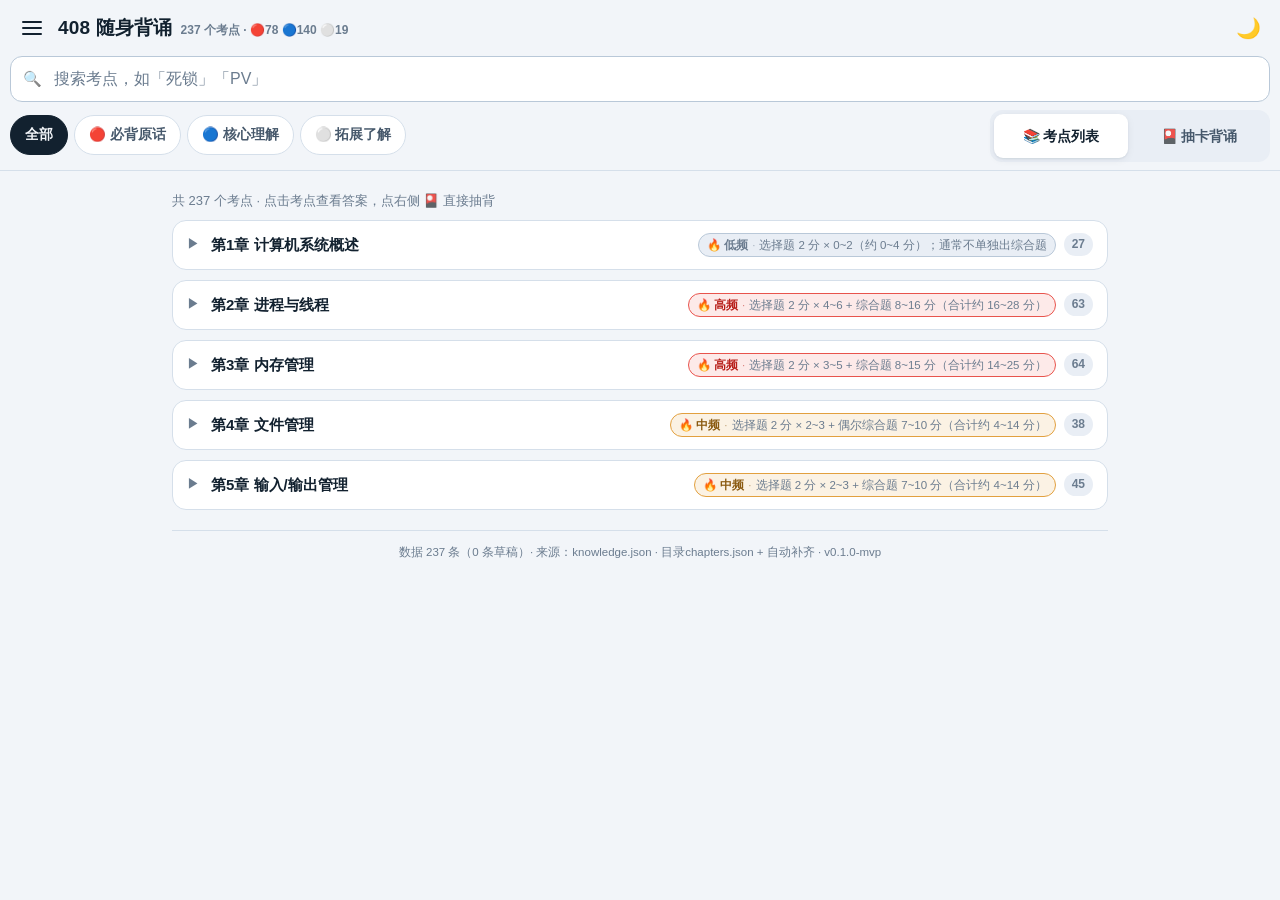
==== index.html @ e4f6f512 "Add files via upload" ====
<!DOCTYPE html>
<html lang="zh-CN" data-theme="light">
<head>
  <meta charset="UTF-8">
  <!-- 手机优先：视口 + 刘海屏安全区 -->
  <meta name="viewport" content="width=device-width, initial-scale=1, viewport-fit=cover">
  <title>408 随身背诵 · 操作系统</title>
  <meta name="description" content="408 操作系统考点随身背诵：抽屉目录 + 全局搜索 + 三级标签 + 抽卡翻转。">
  <meta name="theme-color" content="#f6f8fb">
  <meta name="mobile-web-app-capable" content="yes">
  <meta name="apple-mobile-web-app-capable" content="yes">
  <meta name="apple-mobile-web-app-status-bar-style" content="default">
  <meta name="apple-mobile-web-app-title" content="408背诵">
  <meta name="format-detection" content="telephone=no">
  <link rel="manifest" href="manifest.json">
  <link rel="icon" type="image/svg+xml" href="icon.svg">
  <link rel="apple-touch-icon" href="icons/icon-192.png">
  <link rel="stylesheet" href="style.css">
</head>
<body>
  <!-- 无障碍：跳转到主内容 -->
  <a class="skip-link" href="#main">跳到主内容</a>

  <!-- ===== 顶部栏（sticky，滚动时保持可见） ===== -->
  <header class="topbar" id="topbar">
    <div class="topbar__row">
      <button class="icon-btn" id="btn-menu" type="button"
              aria-label="打开目录" aria-controls="drawer" aria-expanded="false">
        <span class="hamburger" aria-hidden="true"></span>
      </button>
      <h1 class="brand">
        <span class="brand__title">408 随身背诵</span>
        <span class="brand__sub" id="brand-sub"></span>
      </h1>
      <button class="icon-btn" id="btn-theme" type="button" aria-label="切换深色/浅色主题">
        <span id="theme-icon" aria-hidden="true">🌙</span>
      </button>
    </div>

    <!-- 全局搜索 -->
    <div class="searchbar" role="search">
      <span class="searchbar__icon" aria-hidden="true">🔍</span>
      <input id="search" class="searchbar__input" type="search" inputmode="search"
             autocomplete="off" autocorrect="off" autocapitalize="off" spellcheck="false"
             placeholder="搜索考点，如「死锁」「PV」"
             aria-label="搜索考点" aria-controls="list">
      <button class="searchbar__clear" id="btn-clear" type="button" aria-label="清空搜索" hidden>✕</button>
    </div>

    <!-- 分级标签筛选 + 视图切换 -->
    <div class="toolbar">
      <div class="chips" id="level-chips" role="group" aria-label="按分级标签筛选">
        <button class="chip chip--all is-active" type="button" data-level="all">全部</button>
        <button class="chip chip--l1" type="button" data-level="l1">🔴 必背原话</button>
        <button class="chip chip--l2" type="button" data-level="l2">🔵 核心理解</button>
        <button class="chip chip--l3" type="button" data-level="l3">⚪ 拓展了解</button>
      </div>
      <div class="viewtabs" role="tablist" aria-label="视图切换">
        <button class="viewtab is-active" type="button" role="tab" id="tab-list"
                aria-selected="true" aria-controls="view-list" data-view="list">📚 考点列表</button>
        <button class="viewtab" type="button" role="tab" id="tab-card"
                aria-selected="false" aria-controls="view-card" data-view="card">🎴 抽卡背诵</button>
      </div>
    </div>
  </header>

  <!-- ===== 主区域 ===== -->
  <main class="main" id="main">
    <!-- 开屏骨架屏：首次进入先显示 2 秒，避免白屏闪烁（只有形状，不含任何知识正文） -->
    <div class="skeleton" id="skeleton" role="status" aria-label="正在加载考点">
      <div class="sk-panel">
        <div class="sk-bar sk-bar--title"></div>
        <div class="sk-row"><div class="sk-bar sk-bar--dot"></div><div class="sk-bar sk-bar--line"></div></div>
        <div class="sk-row"><div class="sk-bar sk-bar--dot"></div><div class="sk-bar sk-bar--line sk-bar--short"></div></div>
        <div class="sk-row"><div class="sk-bar sk-bar--dot"></div><div class="sk-bar sk-bar--line"></div></div>
      </div>
      <div class="sk-panel">
        <div class="sk-bar sk-bar--title"></div>
        <div class="sk-row"><div class="sk-bar sk-bar--dot"></div><div class="sk-bar sk-bar--line"></div></div>
        <div class="sk-row"><div class="sk-bar sk-bar--dot"></div><div class="sk-bar sk-bar--line sk-bar--short"></div></div>
      </div>
      <p class="skeleton__hint">正在读取知识点数据…</p>
    </div>

    <!-- 出错状态：标题固定，「真实原因」由 JS 写进 #state-error-msg -->
    <div class="state state--error" id="state-error" hidden role="alert">
      <p class="state__title" id="state-error-title">😵 数据加载失败</p>
      <p class="state__hint state__hint--strong" id="state-error-msg"></p>
      <p class="state__hint state__hint--minor" id="state-error-help"></p>
      <div class="state__actions">
        <button class="btn btn--primary" type="button" id="btn-retry">重新加载</button>
      </div>
    </div>

    <!-- 考点列表视图 -->
    <section class="view" id="view-list" role="tabpanel" aria-labelledby="tab-list">
      <div class="listhead">
        <p class="listhead__meta" id="list-meta"></p>
      </div>
      <div id="list"></div>
    </section>

    <!-- 抽卡背诵视图 -->
    <section class="view" id="view-card" role="tabpanel" aria-labelledby="tab-card" hidden>
      <!-- 抽背范围筛选 -->
      <div class="cardfilter">
        <label class="cardfilter__label" for="card-chapter">抽背范围</label>
        <select id="card-chapter" class="select">
          <option value="all">全部章节</option>
        </select>
      </div>

      <p class="cardmeta">
        <span id="card-pos" class="cardmeta__pos">- / -</span>
        <span id="card-scope" class="cardmeta__scope"></span>
      </p>

      <!-- 卡片：正面标题，背面答案（CSS 3D 翻转） -->
      <div class="cardstage">
        <div class="flipcard" id="flipcard" role="button" tabindex="0"
             aria-label="背诵卡片，点击翻转查看答案" aria-pressed="false">
          <div class="flipcard__inner">
            <div class="flipcard__face flipcard__face--front">
              <div class="flipcard__badges" id="card-badges-front"></div>
              <div class="flipcard__body">
                <p class="flipcard__prompt">考点</p>
                <h2 class="flipcard__title" id="card-title-front"></h2>
                <ul class="flipcard__kw" id="card-kw-front"></ul>
              </div>
              <p class="flipcard__hint">轻触卡片查看答案</p>
            </div>
            <div class="flipcard__face flipcard__face--back">
              <div class="flipcard__badges" id="card-badges-back"></div>
              <div class="flipcard__body flipcard__body--scroll">
                <h3 class="flipcard__title flipcard__title--small" id="card-title-back"></h3>
                <div class="flipcard__answer" id="card-answer"></div>
                <p class="flipcard__source" id="card-source"></p>
              </div>
              <p class="flipcard__hint">轻触卡片返回正面</p>
            </div>
          </div>
        </div>
      </div>

      <!-- 抽卡操作：上一张 / 显示答案 / 下一张 + 随机 -->
      <div class="cardctl">
        <div class="cardctl__row">
          <button class="btn btn--ghost" type="button" id="btn-prev">‹ 上一张</button>
          <button class="btn btn--primary" type="button" id="btn-flip">显示答案</button>
          <button class="btn btn--ghost" type="button" id="btn-next">下一张 ›</button>
        </div>
        <button class="btn btn--accent btn--block" type="button" id="btn-random">🎲 随机抽一张</button>
      </div>

      <!-- ===== 背诵记忆：轮次进度 + 三档自评 ===== -->
      <section class="drill" id="drill" aria-label="背诵进度与自评">
        <div class="drill__hud">
          <span class="drill__round" id="drill-round">第 1 轮</span>
          <span class="drill__stat" id="drill-stat">已过 0 / 0</span>
        </div>
        <div class="drill__rate" id="drill-rate" hidden>
          <button class="ratebtn ratebtn--known" type="button" data-grade="known">✅ 会了</button>
          <button class="ratebtn ratebtn--fuzzy" type="button" data-grade="fuzzy">🤔 模糊</button>
          <button class="ratebtn ratebtn--unknown" type="button" data-grade="unknown">❌ 忘了</button>
        </div>
        <p class="drill__tip" id="drill-tip">先点「显示答案」，看完再自评：会了 / 模糊 / 忘了</p>
      </section>

      <!-- ===== 一轮结束的结算面板 ===== -->
      <div class="settle" id="settle" hidden>
        <div class="settle__box" role="dialog" aria-modal="true" aria-labelledby="settle-title">
          <h3 class="settle__title" id="settle-title">第 <span id="settle-roundno">1</span> 轮完成 🎉</h3>
          <p class="settle__line" id="settle-line"></p>
          <p class="settle__hint" id="settle-hint"></p>
          <div class="settle__actions">
            <button class="btn btn--primary btn--block" type="button" id="btn-settle-again">只刷没掌握的 · 再来一轮</button>
            <button class="btn btn--ghost btn--block" type="button" id="btn-settle-all">全部重来</button>
            <button class="btn btn--ghost btn--block" type="button" id="btn-settle-close">先歇一会儿</button>
          </div>
        </div>
      </div>
    </section>

    <p class="footer" id="footer"></p>
  </main>

  <!-- ===== 抽屉目录：章 → 节 → 考点 ===== -->
  <div class="scrim" id="scrim" hidden></div>
  <aside class="drawer" id="drawer" aria-label="目录" aria-hidden="true">
    <div class="drawer__head">
      <p class="drawer__title">目录 · 王道操作系统</p>
      <button class="icon-btn" type="button" id="btn-drawer-close" aria-label="关闭目录">✕</button>
    </div>
    <div class="drawer__body" id="drawer-body"></div>
    <div class="drawer__foot">
      <p class="drawer__progress" id="drawer-progress"></p>
      <button class="btn btn--ghost btn--block" type="button" id="btn-expand-all">全部展开</button>
      <button class="btn btn--ghost btn--block" type="button" id="btn-collapse-all">全部折叠</button>
      <div class="drawer__io">
        <button class="btn btn--ghost" type="button" id="btn-export">⬇️ 导出记录</button>
        <button class="btn btn--ghost" type="button" id="btn-import">⬆️ 导入记录</button>
      </div>
      <input type="file" id="file-import" accept="application/json,.json" hidden>
    </div>
  </aside>

  <!-- 实时播报（搜索/翻卡结果，供读屏器播报） -->
  <div class="sr-only" id="live" aria-live="polite"></div>

  <noscript>
    <p style="padding:16px">本页面需要启用 JavaScript 才能渲染考点数据。</p>
  </noscript>

  <script src="app.js" defer></script>
</body>
</html>
---- style.css ----
/* =========================================================
   408 随身背诵 · style.css
   Mobile-First：先写 375px 手机布局，再用 @media (min-width:…) 增强桌面端
   规范：触控目标 ≥ 44px；无横向滚动；安全区 env(safe-area-inset-*)；
        深色 / 浅色双主题（户外可读优先，默认浅色高对比）
   ========================================================= */

/* ---------- 1. 设计令牌（颜色 / 尺寸） ---------- */
:root {
  /* 浅色主题：白底 + 深字，户外强光下可读 */
  --bg: #f2f5f9;
  --bg-elev: #ffffff;
  --bg-sunken: #e9eef5;
  --text: #12212f;
  --text-2: #46586b;
  --text-3: #6b7c8f;
  --border: #d5dfea;
  --border-strong: #b9c8d8;

  --brand: #1f6feb;
  --brand-ink: #ffffff;
  --accent: #f0672b;

  /* 三级标签配色（列表、卡片、筛选 chip 共用） */
  --l1-bg: #fde7e6;
  --l1-fg: #b81f1a;
  --l1-line: #e8544d;
  --l2-bg: #e3eefc;
  --l2-fg: #14509c;
  --l2-line: #2f7be4;
  --l3-bg: #e8ecf1;
  --l3-fg: #4b5a69;
  --l3-line: #8e9dac;

  --hl-bg: #ffe86b;
  --hl-fg: #3a2b00;
  --shadow-1: 0 1px 2px rgba(18, 33, 47, .08), 0 2px 8px rgba(18, 33, 47, .06);
  --shadow-2: 0 6px 24px rgba(18, 33, 47, .16);

  /* 触控与文本尺寸 */
  --touch: 44px;
  --tap: 44px;
  --radius: 14px;
  --radius-sm: 10px;
  --topbar-h: 0px; /* JS 实测顶部栏高度写入，用于锚点偏移 */
  --font: -apple-system, BlinkMacSystemFont, "Segoe UI", "PingFang SC",
          "Hiragino Sans GB", "Microsoft YaHei", "Noto Sans SC", sans-serif;
  --mono: ui-monospace, SFMono-Regular, Menlo, Consolas, "Cascadia Mono", monospace;

  --safe-t: env(safe-area-inset-top, 0px);
  --safe-r: env(safe-area-inset-right, 0px);
  --safe-b: env(safe-area-inset-bottom, 0px);
  --safe-l: env(safe-area-inset-left, 0px);

  /* 三档自评配色：底色不透明 + 文字高对比，保证任何主题下都 ≥4.5:1 */
  --rate-known-bg: #e3f6ec;
  --rate-known-fg: #14603f;
  --rate-known-line: #2f9e6b;
  --rate-fuzzy-bg: #fdf1d8;
  --rate-fuzzy-fg: #7a4c06;
  --rate-fuzzy-line: #d08a1e;
  --rate-unknown-bg: #fbe4e3;
  --rate-unknown-fg: #9b1c17;
  --rate-unknown-line: #d84a43;

  color-scheme: light;
}

/* 深色主题：夜间 / 省电 */
html[data-theme="dark"] {
  --bg: #0e141b;
  --bg-elev: #17202b;
  --bg-sunken: #101821;
  --text: #e8eef6;
  --text-2: #b3c1d1;
  --text-3: #8b9aab;
  --border: #26333f;
  --border-strong: #36475a;

  --brand: #4d9bff;
  --brand-ink: #07121f;
  --accent: #ff8a4c;

  --l1-bg: #4a1b1b;
  --l1-fg: #ffb3ae;
  --l1-line: #ff6b63;
  --l2-bg: #14304f;
  --l2-fg: #a9cdfd;
  --l2-line: #5aa2f5;
  --l3-bg: #26313d;
  --l3-fg: #c2ccd7;
  --l3-line: #8e9dac;

  --hl-bg: #ffd24a;
  --hl-fg: #201800;
  /* 暗色主题下三档自评：深底 + 亮字，实测 ≥7:1 */
  --rate-known-bg: #0f3527;
  --rate-known-fg: #8ff0bf;
  --rate-known-line: #2f9e6b;
  --rate-fuzzy-bg: #3a2a0c;
  --rate-fuzzy-fg: #ffd28a;
  --rate-fuzzy-line: #d08a1e;
  --rate-unknown-bg: #40191a;
  --rate-unknown-fg: #ffb0aa;
  --rate-unknown-line: #ff6b63;
  --shadow-1: 0 1px 2px rgba(0, 0, 0, .5);
  --shadow-2: 0 8px 28px rgba(0, 0, 0, .6);
  color-scheme: dark;
}

/* ---------- 2. 基础重置 ---------- */
*, *::before, *::after { box-sizing: border-box; }

html {
  -webkit-text-size-adjust: 100%;
  text-size-adjust: 100%;
  scroll-padding-top: calc(var(--topbar-h) + 8px);
}

body {
  margin: 0;
  min-height: 100dvh;
  background: var(--bg);
  color: var(--text);
  font-family: var(--font);
  font-size: 16px;
  line-height: 1.6;
  /* 防止任何元素撑出横向滚动 */
  overflow-x: hidden;
  -webkit-font-smoothing: antialiased;
  -webkit-tap-highlight-color: transparent;
  overscroll-behavior-y: contain;
}

h1, h2, h3, p, ul, ol { margin: 0; }
ul, ol { padding: 0; list-style: none; }
button { font: inherit; color: inherit; }
code { font-family: var(--mono); font-size: .92em; }

/* 焦点可见性（键盘用户） */
:focus-visible {
  outline: 3px solid var(--brand);
  outline-offset: 2px;
}

.sr-only {
  position: absolute; width: 1px; height: 1px;
  padding: 0; margin: -1px; overflow: hidden;
  clip: rect(0 0 0 0); clip-path: inset(50%); white-space: nowrap; border: 0;
}

.skip-link {
  position: absolute; left: 8px; top: -60px; z-index: 100;
  padding: 12px 16px; border-radius: var(--radius-sm);
  background: var(--brand); color: var(--brand-ink); text-decoration: none;
  transition: top .15s ease;
}
.skip-link:focus { top: calc(var(--safe-t) + 8px); }

/* ---------- 3. 顶部栏（sticky） ---------- */
.topbar {
  position: sticky;
  top: 0;
  z-index: 40;
  padding: calc(var(--safe-t) + 6px) calc(var(--safe-r) + 10px) 8px calc(var(--safe-l) + 10px);
  background: color-mix(in srgb, var(--bg) 88%, transparent);
  backdrop-filter: saturate(180%) blur(12px);
  -webkit-backdrop-filter: saturate(180%) blur(12px);
  border-bottom: 1px solid var(--border);
}
/* 不支持 color-mix 的旧浏览器回退为不透明背景 */
@supports not (background: color-mix(in srgb, red 50%, blue)) {
  .topbar { background: var(--bg); }
}

.topbar__row {
  display: flex;
  align-items: center;
  gap: 4px;
  min-height: var(--touch);
}

/* 通用图标按钮：始终 ≥ 44×44 */
.icon-btn {
  flex: 0 0 auto;
  width: var(--tap);
  height: var(--tap);
  min-width: var(--tap);
  min-height: var(--tap);
  display: inline-flex;
  align-items: center;
  justify-content: center;
  font-size: 20px;
  border: 0;
  border-radius: 12px;
  background: transparent;
  cursor: pointer;
  transition: background-color .15s ease;
}
.icon-btn:active { background: var(--bg-sunken); }

/* 汉堡图标（三条线） */
.hamburger,
.hamburger::before,
.hamburger::after {
  display: block;
  width: 20px;
  height: 2px;
  border-radius: 2px;
  background: var(--text);
  content: "";
  position: relative;
}
.hamburger::before { position: absolute; top: -6px; }
.hamburger::after  { position: absolute; top: 6px; }

.brand {
  flex: 1 1 auto;
  min-width: 0;
  display: flex;
  align-items: baseline;
  gap: 8px;
  overflow: hidden;
}
.brand__title {
  font-size: 17px;
  font-weight: 700;
  letter-spacing: .2px;
  white-space: nowrap;
}
.brand__sub {
  font-size: 12px;
  color: var(--text-3);
  white-space: nowrap;
  overflow: hidden;
  text-overflow: ellipsis;
}

/* 搜索框 */
.searchbar {
  position: relative;
  display: flex;
  align-items: center;
  margin-top: 6px;
  background: var(--bg-elev);
  border: 1.5px solid var(--border-strong);
  border-radius: 12px;
  transition: border-color .15s ease, box-shadow .15s ease;
}
.searchbar:focus-within {
  border-color: var(--brand);
  box-shadow: 0 0 0 3px color-mix(in srgb, var(--brand) 22%, transparent);
}
.searchbar__icon {
  padding: 0 4px 0 12px;
  font-size: 15px;
  opacity: .75;
}
.searchbar__input {
  flex: 1 1 auto;
  min-width: 0;
  height: var(--touch);
  padding: 0 8px;
  border: 0;
  background: transparent;
  color: var(--text);
  font-size: 16px; /* ≥16px 防止 iOS 聚焦时自动缩放 */
  outline: none;
}
.searchbar__input::placeholder { color: var(--text-3); }
.searchbar__input::-webkit-search-cancel-button { -webkit-appearance: none; }

.searchbar__clear {
  flex: 0 0 auto;
  width: var(--tap);
  height: var(--tap);
  border: 0;
  background: transparent;
  color: var(--text-3);
  font-size: 17px;
  cursor: pointer;
}

/* 分级筛选 + 视图切换 */
.toolbar {
  display: flex;
  flex-direction: column;
  gap: 6px;
  margin-top: 8px;
}

.chips {
  display: flex;
  gap: 6px;
  overflow-x: auto;
  scrollbar-width: none;
  -webkit-overflow-scrolling: touch;
  padding-bottom: 2px;
}
.chips::-webkit-scrollbar { display: none; }

.chip {
  flex: 0 0 auto;
  /* 触控目标 ≥ 44px（iOS HIG / 任务单硬性要求） */
  min-height: var(--tap);
  padding: 8px 14px;
  border: 1.5px solid var(--border);
  border-radius: 999px;
  background: var(--bg-elev);
  color: var(--text-2);
  font-size: 13.5px;
  font-weight: 600;
  white-space: nowrap;
  cursor: pointer;
  transition: background-color .15s ease, border-color .15s ease, color .15s ease;
}
.chip.is-active { color: var(--text); border-color: var(--text); }
.chip--all.is-active { background: var(--text); color: var(--bg); border-color: var(--text); }
.chip--l1.is-active { background: var(--l1-bg); color: var(--l1-fg); border-color: var(--l1-line); }
.chip--l2.is-active { background: var(--l2-bg); color: var(--l2-fg); border-color: var(--l2-line); }
.chip--l3.is-active { background: var(--l3-bg); color: var(--l3-fg); border-color: var(--l3-line); }

.viewtabs {
  display: grid;
  grid-template-columns: 1fr 1fr;
  gap: 4px;
  padding: 4px;
  background: var(--bg-sunken);
  border-radius: 12px;
}
.viewtab {
  min-height: var(--touch);
  border: 0;
  border-radius: 9px;
  background: transparent;
  color: var(--text-2);
  font-size: 14px;
  font-weight: 600;
  cursor: pointer;
  transition: background-color .15s ease, color .15s ease;
}
.viewtab.is-active {
  background: var(--bg-elev);
  color: var(--text);
  box-shadow: var(--shadow-1);
}

/* ---------- 4. 主区域 ---------- */
.main {
  width: 100%;
  max-width: 720px;
  margin: 0 auto;
  padding: 12px calc(var(--safe-r) + 12px) calc(var(--safe-b) + 32px) calc(var(--safe-l) + 12px);
}

/* 加载 / 错误状态 */
.state {
  display: flex;
  flex-direction: column;
  align-items: center;
  gap: 10px;
  padding: 48px 16px;
  color: var(--text-2);
  text-align: center;
}
.state__title { font-size: 17px; font-weight: 700; color: var(--text); }
.state__hint { font-size: 13.5px; color: var(--text-3); max-width: 34em; }
.state--error code {
  background: var(--bg-sunken);
  padding: 1px 5px;
  border-radius: 5px;
}

.spinner {
  width: 30px; height: 30px;
  border: 3px solid var(--border);
  border-top-color: var(--brand);
  border-radius: 50%;
  animation: spin .8s linear infinite;
}
@keyframes spin { to { transform: rotate(360deg); } }
@media (prefers-reduced-motion: reduce) {
  .spinner { animation: none; }
}

/* ---------- 5. 考点列表 ---------- */
.listhead { margin-bottom: 8px; }
.listhead__meta {
  font-size: 13px;
  color: var(--text-3);
}

/* 章 / 节 折叠面板 */
.panel {
  margin-bottom: 10px;
  border: 1px solid var(--border);
  border-radius: var(--radius);
  background: var(--bg-elev);
  overflow: hidden;
}

.panel__toggle {
  display: flex;
  align-items: center;
  /* 章名 + 考向徽章 + 计数在 375px 下会超行 → 允许换行，计数用 margin-left:auto 保持靠右 */
  flex-wrap: wrap;
  gap: 8px;
  width: 100%;
  min-height: calc(var(--touch) + 4px);
  padding: 10px 14px;
  border: 0;
  background: transparent;
  text-align: left;
  cursor: pointer;
  font-size: 15px;
  font-weight: 700;
  color: var(--text);
}
.panel__toggle:active { background: var(--bg-sunken); }

.panel__caret {
  flex: 0 0 auto;
  width: 16px;
  color: var(--text-3);
  font-size: 12px;
  transition: transform .2s ease;
}
.panel__toggle[aria-expanded="true"] .panel__caret { transform: rotate(90deg); }

.panel__name { flex: 1 1 auto; min-width: 0; }
.panel__count {
  flex: 0 0 auto;
  margin-left: auto;   /* 换行后依然贴右 */
  font-size: 12px;
  font-weight: 600;
  color: var(--text-3);
  background: var(--bg-sunken);
  border-radius: 999px;
  padding: 2px 8px;
}

.panel__items {
  border-top: 1px solid var(--border);
}
.panel__items[hidden] { display: none; }

/* 二级：节标题 */
.sec__label {
  position: sticky;
  top: 0;
  z-index: 1;
  padding: 7px 14px;
  font-size: 12.5px;
  font-weight: 700;
  letter-spacing: .3px;
  color: var(--text-3);
  background: var(--bg-sunken);
}

/* 考点行 */
.topic {
  display: block;
  border-top: 1px solid var(--border);
  scroll-margin-top: calc(var(--topbar-h) + 60px);
}
.sec__label + .topic { border-top: 0; }

.topic__head {
  display: flex;
  align-items: stretch;
}
.topic__jump {
  flex: 1 1 auto;
  min-width: 0;
  display: flex;
  flex-direction: column;
  gap: 4px;
  padding: 11px 8px 11px 14px;
  border: 0;
  background: transparent;
  text-align: left;
  cursor: pointer;
}
.topic__jump:active { background: var(--bg-sunken); }
.topic__title {
  font-size: 15px;
  font-weight: 600;
  line-height: 1.45;
  color: var(--text);
  overflow-wrap: anywhere;
}
.topic__path {
  font-size: 11.5px;
  color: var(--text-3);
}

/* 右侧「背诵」快捷按钮 */
.topic__drill {
  flex: 0 0 auto;
  width: var(--tap);
  margin: 4px 4px 4px 0;
  border: 0;
  border-radius: var(--radius-sm);
  background: transparent;
  color: var(--text-3);
  font-size: 17px;
  cursor: pointer;
}
.topic__drill:active { background: var(--bg-sunken); }

/* 列表内展开的答案 */
.topic__answer {
  padding: 0 14px 14px;
  font-size: 14.5px;
  color: var(--text-2);
  white-space: pre-wrap;
  overflow-wrap: anywhere;
  border-left: 3px solid var(--border);
  margin: 0 14px 12px;
  padding-left: 10px;
}
.topic.is-open > .topic__answer { display: block; }
.topic__source {
  display: block;
  margin-top: 8px;
  font-size: 11.5px;
  color: var(--text-3);
}
.topic.is-open .topic__jump { background: var(--bg-sunken); }

/* 搜索命中高亮 */
mark.hl {
  background: var(--hl-bg);
  color: var(--hl-fg);
  border-radius: 3px;
  padding: 0 1px;
}

/* 空结果提示 */
.empty {
  padding: 40px 16px;
  text-align: center;
  color: var(--text-2);
}
.empty__title { font-size: 16px; font-weight: 700; margin-bottom: 6px; }
.empty__hint { font-size: 13.5px; color: var(--text-3); }
.empty__q {
  display: inline-block;
  max-width: 100%;
  margin: 0 2px;
  padding: 0 6px;
  border-radius: 5px;
  background: var(--bg-sunken);
  color: var(--text);
  overflow-wrap: anywhere;
}

/* ---------- 6. 分级标签 ---------- */
.lvl {
  display: inline-flex;
  align-items: center;
  gap: 3px;
  padding: 2px 8px;
  border-radius: 999px;
  border: 1px solid transparent;
  font-size: 11.5px;
  font-weight: 700;
  line-height: 1.6;
  white-space: nowrap;
}
.lvl--l1 { background: var(--l1-bg); color: var(--l1-fg); border-color: var(--l1-line); }
.lvl--l2 { background: var(--l2-bg); color: var(--l2-fg); border-color: var(--l2-line); }
.lvl--l3 { background: var(--l3-bg); color: var(--l3-fg); border-color: var(--l3-line); }

/* 列表行左侧色条：一眼看出分级 */
.topic--l1 { box-shadow: inset 3px 0 0 var(--l1-line); }
.topic--l2 { box-shadow: inset 3px 0 0 var(--l2-line); }
.topic--l3 { box-shadow: inset 3px 0 0 var(--l3-line); }
.topic.is-open.topic--l1 > .topic__answer { border-left-color: var(--l1-line); }
.topic.is-open.topic--l2 > .topic__answer { border-left-color: var(--l2-line); }
.topic.is-open.topic--l3 > .topic__answer { border-left-color: var(--l3-line); }

/* ---------- 7. 抽卡背诵 ---------- */
.cardfilter {
  display: flex;
  align-items: center;
  gap: 10px;
  margin-bottom: 10px;
}
.cardfilter__label {
  flex: 0 0 auto;
  font-size: 13px;
  font-weight: 600;
  color: var(--text-3);
}
.select {
  flex: 1 1 auto;
  min-width: 0;
  min-height: var(--touch);
  padding: 8px 10px;
  border: 1.5px solid var(--border-strong);
  border-radius: 12px;
  background: var(--bg-elev);
  color: var(--text);
  font-size: 15px;
  appearance: none;
  background-image: linear-gradient(45deg, transparent 50%, var(--text-3) 50%),
                    linear-gradient(135deg, var(--text-3) 50%, transparent 50%);
  background-position: calc(100% - 18px) 50%, calc(100% - 12px) 50%;
  background-size: 6px 6px, 6px 6px;
  background-repeat: no-repeat;
  padding-right: 34px;
  cursor: pointer;
}

.cardmeta {
  display: flex;
  align-items: baseline;
  justify-content: space-between;
  gap: 8px;
  margin-bottom: 8px;
  font-size: 13px;
  color: var(--text-3);
}
.cardmeta__pos { font-weight: 700; color: var(--text); font-variant-numeric: tabular-nums; }
.cardmeta__scope {
  min-width: 0;
  overflow: hidden;
  text-overflow: ellipsis;
  white-space: nowrap;
  text-align: right;
}

/* 3D 舞台 */
.cardstage {
  perspective: 1400px;
}
.flipcard {
  position: relative;
  width: 100%;
  /* 手机高度自适应，保底可用 */
  height: clamp(340px, 56vh, 520px);
  cursor: pointer;
  touch-action: manipulation;
  transition: height .2s ease;
}
.flipcard__inner {
  position: relative;
  width: 100%;
  height: 100%;
  transform-style: preserve-3d;
  transition: transform .55s cubic-bezier(.2, .7, .2, 1);
}
/* 翻转：由 JS 切换 is-flipped */
.flipcard.is-flipped .flipcard__inner { transform: rotateY(180deg); }

.flipcard__face {
  position: absolute;
  inset: 0;
  display: flex;
  flex-direction: column;
  padding: 14px;
  border: 1px solid var(--border);
  border-radius: 18px;
  background: var(--bg-elev);
  box-shadow: var(--shadow-1);
  backface-visibility: hidden;
  -webkit-backface-visibility: hidden;
  overflow: hidden;
}
.flipcard__face--back {
  transform: rotateY(180deg);
  /* 背面底色略作区分，深色下依然高对比 */
  background: color-mix(in srgb, var(--bg-elev) 94%, var(--brand));
}
@supports not (background: color-mix(in srgb, red 50%, blue)) {
  .flipcard__face--back { background: var(--bg-elev); }
}

.flipcard__badges {
  flex: 0 0 auto;
  display: flex;
  flex-wrap: wrap;
  gap: 6px;
  margin-bottom: 10px;
}
.flipcard__badge {
  font-size: 11.5px;
  color: var(--text-2);
  background: var(--bg-sunken);
  border-radius: 999px;
  padding: 2px 9px;
  overflow-wrap: anywhere;
}
.flipcard__badge--draft {
  color: var(--accent);
  border: 1px dashed var(--accent);
  background: transparent;
}

.flipcard__body {
  flex: 1 1 auto;
  min-height: 0;
  display: flex;
  flex-direction: column;
  justify-content: center;
  gap: 10px;
  /* 正面标题过长时允许滚动 */
  overflow-y: auto;
  -webkit-overflow-scrolling: touch;
}
.flipcard__body--scroll { justify-content: flex-start; }

.flipcard__prompt {
  font-size: 12px;
  font-weight: 700;
  letter-spacing: 2px;
  color: var(--text-3);
}
.flipcard__title {
  font-size: clamp(19px, 5.4vw, 26px);
  line-height: 1.4;
  font-weight: 800;
  color: var(--text);
  overflow-wrap: anywhere;
}
.flipcard__title--small {
  font-size: clamp(15px, 4vw, 18px);
  font-weight: 700;
  padding-bottom: 8px;
  border-bottom: 1px dashed var(--border-strong);
}

.flipcard__kw {
  display: flex;
  flex-wrap: wrap;
  gap: 6px;
}
.flipcard__kw li {
  font-size: 12px;
  padding: 3px 9px;
  border-radius: 999px;
  background: var(--bg-sunken);
  color: var(--text-2);
}

.flipcard__answer {
  font-size: 15px;
  line-height: 1.75;
  color: var(--text);
  white-space: pre-wrap;
  overflow-wrap: anywhere;
}
/* 答案里的 **重点** 由 app.js 的 richText() 转成 <strong> */
.flipcard__answer strong {
  font-weight: 800;
  color: var(--text);
  background: linear-gradient(transparent 62%, var(--hl-bg) 62%, var(--hl-bg) 92%, transparent 92%);
}
.flipcard__source {
  margin-top: 10px;
  font-size: 11.5px;
  color: var(--text-3);
}

.flipcard__hint {
  flex: 0 0 auto;
  padding-top: 8px;
  text-align: center;
  font-size: 12px;
  color: var(--text-3);
}

/* 卡面切换时的轻微抬起反馈 */
.flipcard:active .flipcard__inner { transform: scale(.995); }
.flipcard.is-flipped:active .flipcard__inner { transform: rotateY(180deg) scale(.995); }

@media (prefers-reduced-motion: reduce) {
  .flipcard__inner { transition: none; }
}

/* 低端设备降级：不用 3D 旋转，改为淡入淡出（由 app.js 视设备性能加 .no-flip） */
html.no-flip .flipcard { perspective: none; }
html.no-flip .flipcard__inner { transform: none !important; transform-style: flat; }
html.no-flip .flipcard__face {
  backface-visibility: visible;
  -webkit-backface-visibility: visible;
  transition: opacity .2s ease;
}
html.no-flip .flipcard__face--back { transform: none; opacity: 0; }
html.no-flip .flipcard.is-flipped .flipcard__face--front { opacity: 0; }
html.no-flip .flipcard.is-flipped .flipcard__face--back { opacity: 1; }
html.no-flip .flipcard:active .flipcard__inner,
html.no-flip .flipcard.is-flipped:active .flipcard__inner { transform: none !important; }

/* 抽卡按钮区 */
.cardctl {
  margin-top: 14px;
  display: flex;
  flex-direction: column;
  gap: 8px;
}
.cardctl__row {
  display: grid;
  grid-template-columns: 1fr 1fr 1fr;
  gap: 8px;
}

.btn {
  min-height: var(--touch);
  min-width: var(--tap);
  padding: 10px 14px;
  border-radius: 12px;
  border: 1.5px solid var(--border-strong);
  background: var(--bg-elev);
  color: var(--text);
  font-size: 15px;
  font-weight: 600;
  cursor: pointer;
  transition: background-color .15s ease, border-color .15s ease, transform .08s ease;
  touch-action: manipulation;
}
.btn:active { transform: translateY(1px); }
.btn:disabled,
.btn[aria-disabled="true"] {
  opacity: .45;
  cursor: not-allowed;
  transform: none;
}
.btn--primary {
  background: var(--brand);
  border-color: var(--brand);
  color: var(--brand-ink);
}
.btn--accent {
  background: var(--accent);
  border-color: var(--accent);
  color: #fff;
}
html[data-theme="dark"] .btn--accent { color: #1a0d05; }
.btn--ghost { background: var(--bg-elev); }
.btn--block { width: 100%; }

/* ---------- 8. 抽屉目录 ---------- */
.scrim {
  position: fixed;
  inset: 0;
  z-index: 50;
  background: rgba(6, 12, 20, .48);
  opacity: 0;
  transition: opacity .25s ease;
}
.scrim.is-shown { opacity: 1; }

.drawer {
  position: fixed;
  top: 0;
  left: 0;
  z-index: 60;
  display: flex;
  flex-direction: column;
  width: min(86vw, 360px);
  height: 100dvh;
  padding-top: var(--safe-t);
  background: var(--bg-elev);
  border-right: 1px solid var(--border);
  box-shadow: var(--shadow-2);
  transform: translateX(-102%);
  transition: transform .28s cubic-bezier(.2, .7, .2, 1);
  visibility: hidden;
}
.drawer.is-open { transform: translateX(0); visibility: visible; }

.drawer__head {
  flex: 0 0 auto;
  display: flex;
  align-items: center;
  justify-content: space-between;
  gap: 8px;
  padding: 8px 8px 8px calc(var(--safe-l) + 14px);
  border-bottom: 1px solid var(--border);
}
.drawer__title {
  font-size: 15px;
  font-weight: 700;
  min-width: 0;
  overflow: hidden;
  text-overflow: ellipsis;
  white-space: nowrap;
}

.drawer__body {
  flex: 1 1 auto;
  overflow-y: auto;
  -webkit-overflow-scrolling: touch;
  padding: 8px calc(var(--safe-r) + 8px) 12px calc(var(--safe-l) + 8px);
  overscroll-behavior: contain;
}

.drawer__foot {
  flex: 0 0 auto;
  display: grid;
  grid-template-columns: 1fr 1fr;
  gap: 8px;
  padding: 8px calc(var(--safe-r) + 10px) calc(var(--safe-b) + 10px) calc(var(--safe-l) + 10px);
  border-top: 1px solid var(--border);
}
.drawer__foot .btn { font-size: 14px; padding: 8px 10px; }

/* 抽屉内三级树 */
.tree__group { margin-bottom: 2px; }

.tree__chapter,
.tree__section {
  display: flex;
  align-items: center;
  flex-wrap: wrap;      /* 节名 + 考向徽章 + 掌握度 可能超行 */
  gap: 6px;
  width: 100%;
  min-height: var(--touch);
  padding: 6px 8px;
  border: 0;
  border-radius: var(--radius-sm);
  background: transparent;
  text-align: left;
  cursor: pointer;
  color: var(--text);
}
.tree__chapter {
  font-size: 14.5px;
  font-weight: 700;
}
.tree__section {
  padding-left: 22px;
  font-size: 13.5px;
  font-weight: 600;
  color: var(--text-2);
}
.tree__chapter:active,
.tree__section:active,
.tree__topic:active { background: var(--bg-sunken); }

.tree__caret {
  flex: 0 0 auto;
  width: 14px;
  font-size: 11px;
  color: var(--text-3);
  transition: transform .2s ease;
}
.tree__chapter[aria-expanded="true"] > .tree__caret,
.tree__section[aria-expanded="true"] > .tree__caret { transform: rotate(90deg); }

.tree__name { flex: 1 1 auto; min-width: 0; }

.tree__children { overflow: hidden; }
.tree__children[hidden] { display: none; }

.tree__topics { padding-left: 12px; }

.tree__topic {
  display: flex;
  align-items: center;
  gap: 6px;
  width: 100%;
  min-height: var(--touch);
  padding: 6px 8px;
  border: 0;
  border-radius: var(--radius-sm);
  background: transparent;
  text-align: left;
  cursor: pointer;
  color: var(--text-2);
  font-size: 13.5px;
  line-height: 1.4;
}
.tree__topic .lvl {
  flex: 0 0 auto;
  padding: 0 6px;
  font-size: 10.5px;
  border-radius: 6px;
}
.tree__topic-name {
  flex: 1 1 auto;
  min-width: 0;
  overflow: hidden;
  text-overflow: ellipsis;
  display: -webkit-box;
  -webkit-line-clamp: 2;
  -webkit-box-orient: vertical;
  overflow-wrap: anywhere;
}
.tree__topic:hover,
.tree__topic.is-current { background: var(--bg-sunken); color: var(--text); }

/* ---------- 9. 页脚 ---------- */
.footer {
  margin-top: 20px;
  padding-top: 12px;
  border-top: 1px solid var(--border);
  font-size: 11.5px;
  line-height: 1.7;
  color: var(--text-3);
  text-align: center;
  overflow-wrap: anywhere;
}

/* ---------- 10. 平板 / 桌面增强（Mobile-First 之上叠加） ---------- */
@media (min-width: 768px) {
  .brand__title { font-size: 19px; }
  .toolbar {
    flex-direction: row;
    align-items: center;
    justify-content: space-between;
  }
  .chips { flex: 1 1 auto; flex-wrap: wrap; overflow: visible; }
  .viewtabs { flex: 0 0 auto; width: 280px; }

  .main {
    max-width: 860px;
    padding-top: 20px;
    padding-bottom: 48px;
  }

  /* 桌面端卡片不拉伸变形：限宽居中 */
  #view-card { max-width: 620px; margin: 0 auto; }
  .flipcard { height: clamp(360px, 50vh, 480px); }
  .flipcard__title { font-size: 26px; }
  .flipcard__answer { font-size: 15.5px; }
  .flipcard__face { padding: 20px; }

  .cardctl__row { grid-template-columns: 1fr 1.4fr 1fr; }
}

@media (min-width: 1100px) {
  .main { max-width: 960px; }
  .chip { min-height: 34px; }
}

/* 横屏矮屏：卡片降低高度 */
@media (max-height: 480px) and (orientation: landscape) {
  .flipcard { height: 300px; }
  .topbar__row { min-height: 40px; }
}

/* 打印：去掉交互 chrome，便于导出纸质背诵单 */
@media print {
  .topbar, .drawer, .scrim, .cardctl, .viewtabs, .chips, .skip-link { display: none !important; }
  body { background: #fff; color: #000; }
  .panel, .flipcard__face { box-shadow: none; border-color: #999; }
}

/* =========================================================
   背诵记忆系统（会了 / 模糊 / 忘了 + 轮次 + 结算）
   ========================================================= */
.drill {
  margin: 14px 0 8px;
  padding: 12px 14px;
  border: 1px solid var(--border);
  border-radius: var(--radius);
  background: var(--bg-elev);
  box-shadow: var(--shadow-1);
}
.drill__hud {
  display: flex;
  align-items: center;
  justify-content: space-between;
  gap: 10px;
  font-size: 13px;
  color: var(--text-2);
}
.drill__round {
  font-weight: 700;
  color: var(--brand);
  padding: 3px 10px;
  border-radius: 999px;
  background: color-mix(in srgb, var(--brand) 12%, transparent);
}
.drill__stat { font-variant-numeric: tabular-nums; }
.drill__rate {
  display: grid;
  grid-template-columns: repeat(3, 1fr);
  gap: 8px;
  margin-top: 10px;
}
.ratebtn {
  min-height: var(--tap);
  padding: 10px 6px;
  border-radius: var(--radius-sm);
  border: 1px solid var(--border-strong);
  background: var(--bg-sunken);
  color: var(--text);
  font-size: 15px;
  font-weight: 700;
  cursor: pointer;
  transition: transform .12s ease, filter .12s ease;
}
.ratebtn:active { transform: scale(.97); }
/* 三档配色：底色走不透明色，文字用高对比色，保证暗色主题也 ≥4.5:1 */
.ratebtn--known {
  border-color: var(--rate-known-line);
  background: var(--rate-known-bg);
  color: var(--rate-known-fg);
}
.ratebtn--fuzzy {
  border-color: var(--rate-fuzzy-line);
  background: var(--rate-fuzzy-bg);
  color: var(--rate-fuzzy-fg);
}
.ratebtn--unknown {
  border-color: var(--rate-unknown-line);
  background: var(--rate-unknown-bg);
  color: var(--rate-unknown-fg);
}
.ratebtn:disabled { opacity: .45; cursor: not-allowed; }
.drill__tip {
  margin: 8px 0 0;
  font-size: 12px;
  color: var(--text-3);
  text-align: center;
}

/* 结算面板 */
.settle {
  position: fixed;
  inset: 0;
  z-index: 60;
  display: grid;
  place-items: center;
  padding: 20px;
  background: rgba(8, 14, 20, .55);
  backdrop-filter: blur(2px);
}
.settle[hidden] { display: none; }
.settle__box {
  width: min(420px, 100%);
  padding: 20px 18px;
  border-radius: var(--radius);
  background: var(--bg-elev);
  box-shadow: var(--shadow-2);
  border: 1px solid var(--border);
}
.settle__title { margin: 0 0 10px; font-size: 18px; color: var(--text); }
.settle__line { margin: 0 0 6px; font-size: 14px; color: var(--text-2); line-height: 1.7; }
.settle__hint { margin: 0 0 14px; font-size: 12px; color: var(--text-3); }
.settle__actions { display: grid; gap: 8px; }

/* 抽屉：掌握进度与导入导出 */
.drawer__progress {
  margin: 0 0 8px;
  font-size: 12px;
  color: var(--text-2);
  text-align: center;
}
.drawer__io { display: grid; grid-template-columns: 1fr 1fr; gap: 8px; margin-top: 8px; }

/* 列表 / 抽屉里的掌握标记 */
.mastery {
  font-size: 11px;
  font-variant-numeric: tabular-nums;
  padding: 1px 7px;
  border-radius: 999px;
  background: var(--bg-sunken);
  color: var(--text-3);
  white-space: nowrap;
}
.mastery--full { background: rgba(67, 181, 129, .18); color: #2f7d5b; }

/* 单文件版（file://）提示条 */
[data-standalone="true"] .drill__tip::after {
  content: " · 单文件版与网页版的学习记录互不相通";
  color: var(--text-3);
}

/* ---------- 11. 章节考向与分值徽章（exam_trend.json，可选） ----------
   数据是**区间估计**，不是官方分值：文案只显示 weight + scoreRange，
   详细说明（years / focus / 依据）放在 title 里，长按或悬停可见。
   没有 trend 数据时这些元素根本不会出现在 DOM 里。 */
.trend {
  display: inline-flex;
  align-items: center;
  gap: 4px;
  flex: 0 0 auto;
  max-width: 100%;
  padding: 2px 8px;
  border-radius: 999px;
  border: 1px solid var(--border);
  background: var(--bg-sunken);
  color: var(--text-2);
  font-size: 11.5px;
  font-weight: 600;
  line-height: 1.6;
  white-space: nowrap;
  overflow: hidden;
  text-overflow: ellipsis;
  cursor: help;   /* 提示可以长按看说明 */
}
.trend__dot { opacity: .5; font-weight: 400; }
.trend__s {
  font-weight: 500;
  color: var(--text-3);
  /* 分值文本可能较长：手机上允许滚动外部截断，但不撑破布局 */
  overflow: hidden;
  text-overflow: ellipsis;
}

/* 手机窄屏（<560px）：列表里的章徽章只留「🔥 高频」，
   完整分值区间收进 title（长按/悬停可见），避免被截成省略号 */
@media (max-width: 559px) {
  .panel__toggle .trend .trend__s,
  .panel__toggle .trend .trend__dot { display: none; }
  .panel__toggle .trend { padding: 1px 7px; }
}

/* 频率档位配色：只用边框/底色区隔，正文颜色始终保持高对比 */
.trend--high { border-color: #e8544d; background: rgba(232, 84, 77, .12); color: #b81f1a; }
.trend--mid  { border-color: #e2a03f; background: rgba(226, 160, 63, .14); color: #8a5a10; }
.trend--low  { border-color: var(--border-strong); background: var(--bg-sunken); color: var(--text-3); }

html[data-theme="dark"] .trend--high { color: #ffb3ae; border-color: #ff6b63; background: rgba(255, 107, 99, .16); }
html[data-theme="dark"] .trend--mid  { color: #ffd69a; border-color: #e2a03f; background: rgba(226, 160, 63, .18); }
html[data-theme="dark"] .trend--low  { color: #c2ccd7; }

/* 卡片上的紧凑版：一行放不下时由 .flipcard__badges 的 flex-wrap 折行 */
.trend--compact { font-size: 11px; padding: 1px 7px; }
.trend--compact .trend__s { display: none; }   /* 卡片正面只留「🔥高频」，细节长按看 title */
@media (min-width: 480px) {
  .trend--compact .trend__s { display: inline; }
}

/* 抽屉里的节徽章更小，避免把节名挤没 */
.tree__section .trend { font-size: 10.5px; padding: 1px 6px; margin-left: auto; }
.tree__section .trend .trend__s { display: none; }

/* 打印时不需要徽章 */
@media print {
  .trend { display: none !important; }
}
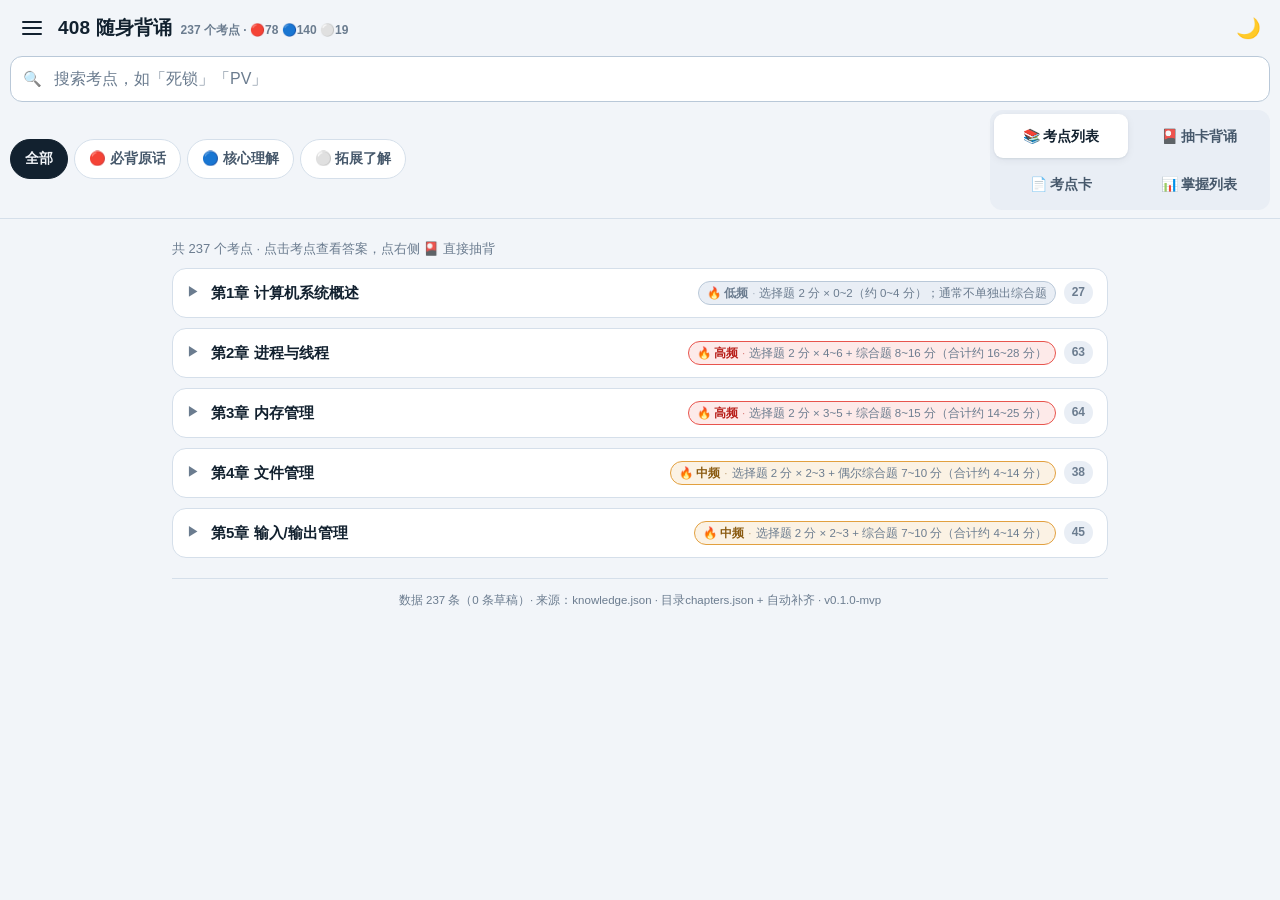
==== commit 0e161066: "考点卡内联为第三个 tab + 掌握列表第四个 tab 1. 考点卡不再跳独立页，改成 App 内 tab，进去能返回 2. 导航栏四个 tab：考点列表 / 抽卡背诵 / 考点卡 / 掌握列表 3." ====
--- a/index.html
+++ b/index.html
@@ -60,6 +60,10 @@
                 aria-selected="true" aria-controls="view-list" data-view="list">📚 考点列表</button>
         <button class="viewtab" type="button" role="tab" id="tab-card"
                 aria-selected="false" aria-controls="view-card" data-view="card">🎴 抽卡背诵</button>
+        <button class="viewtab" type="button" role="tab" id="tab-cards"
+                aria-selected="false" aria-controls="view-cards" data-view="cards">📄 考点卡</button>
+        <button class="viewtab" type="button" role="tab" id="tab-mastery"
+                aria-selected="false" aria-controls="view-mastery" data-view="mastery">📊 掌握列表</button>
       </div>
     </div>
   </header>
@@ -102,11 +106,17 @@
 
     <!-- 抽卡背诵视图 -->
     <section class="view" id="view-card" role="tabpanel" aria-labelledby="tab-card" hidden>
-      <!-- 抽背范围筛选 -->
-      <div class="cardfilter">
-        <label class="cardfilter__label" for="card-chapter">抽背范围</label>
+      <!-- 抽背范围筛选：科目（章）→ 小节 -->
+      <div class="cardfilter">
+        <label class="cardfilter__label" for="card-chapter">章节</label>
         <select id="card-chapter" class="select">
           <option value="all">全部章节</option>
+        </select>
+      </div>
+      <div class="cardfilter">
+        <label class="cardfilter__label" for="card-section">小节</label>
+        <select id="card-section" class="select">
+          <option value="all">全部小节</option>
         </select>
       </div>
 
@@ -181,6 +191,53 @@
       </div>
     </section>
 
+    <!-- 考点卡视图：章 → 卡片 → 小节，全部内联，不跳页 -->
+    <section class="view" id="view-cards" role="tabpanel" aria-labelledby="tab-cards" hidden>
+      <div class="cardfilter">
+        <label class="cardfilter__label" for="cards-chapter">章节</label>
+        <select id="cards-chapter" class="select">
+          <option value="all">全部章节</option>
+        </select>
+      </div>
+      <div class="cardfilter">
+        <label class="cardfilter__label" for="cards-doc">卡片</label>
+        <select id="cards-doc" class="select">
+          <option value="all">全部卡片</option>
+        </select>
+      </div>
+      <p class="listhead__meta" id="cards-meta"></p>
+      <div id="cards-body"></div>
+    </section>
+
+    <!-- 掌握列表视图：分章分节统计 + 一键遗忘 -->
+    <section class="view" id="view-mastery" role="tabpanel" aria-labelledby="tab-mastery" hidden>
+      <div class="mastery-summary" id="mastery-summary"></div>
+
+      <div class="cardfilter">
+        <label class="cardfilter__label" for="mastery-chapter">章节</label>
+        <select id="mastery-chapter" class="select">
+          <option value="all">全部章节</option>
+        </select>
+      </div>
+      <div class="cardfilter">
+        <label class="cardfilter__label" for="mastery-grade">只看</label>
+        <select id="mastery-grade" class="select">
+          <option value="all">全部状态</option>
+          <option value="unknown">❌ 忘了</option>
+          <option value="fuzzy">🤔 模糊</option>
+          <option value="known">✅ 会了</option>
+          <option value="untested">⚪ 未测</option>
+        </select>
+      </div>
+
+      <div class="mastery-actions">
+        <button class="btn btn--ghost btn--block" type="button" id="btn-forget-all">🔁 全部遗忘，从头二刷</button>
+      </div>
+
+      <p class="listhead__meta" id="mastery-meta"></p>
+      <div id="mastery-body"></div>
+    </section>
+
     <p class="footer" id="footer"></p>
   </main>
 
--- a/style.css
+++ b/style.css
@@ -444,18 +444,72 @@
 }
 .panel__items[hidden] { display: none; }
 
-/* 二级：节标题 */
+/* 二级：节标题（可点击折叠） */
+.sec { display: block; }
+.sec__items { border-top: 0; }
+.sec__items[hidden] { display: none; }
+
+.sec__row {
+  display: flex;
+  align-items: stretch;
+}
+
 .sec__label {
   position: sticky;
   top: 0;
   z-index: 1;
-  padding: 7px 14px;
+  flex: 1 1 auto;
+  min-width: 0;
+  display: flex;
+  align-items: center;
+  gap: 6px;
+  min-height: var(--touch);
+  padding: 7px 8px 7px 14px;
+  border: 0;
   font-size: 12.5px;
   font-weight: 700;
   letter-spacing: .3px;
   color: var(--text-3);
   background: var(--bg-sunken);
-}
+  text-align: left;
+  cursor: pointer;
+}
+.sec__label:active { background: var(--bg-elev); }
+
+.sec__caret {
+  flex: 0 0 auto;
+  width: 14px;
+  font-size: 10px;
+  transition: transform .2s ease;
+}
+.sec__label[aria-expanded="true"] .sec__caret { transform: rotate(90deg); }
+
+.sec__name { flex: 1 1 auto; min-width: 0; }
+
+.sec__count {
+  flex: 0 0 auto;
+  margin-left: auto;
+  font-size: 11.5px;
+  font-weight: 600;
+  color: var(--text-3);
+  background: var(--bg-elev);
+  border-radius: 999px;
+  padding: 1px 7px;
+}
+
+.sec__label--m { border-radius: 0; }
+
+.sec__forget {
+  flex: 0 0 auto;
+  width: 44px;
+  border: 0;
+  border-left: 1px solid var(--border);
+  background: var(--bg-sunken);
+  font-size: 15px;
+  cursor: pointer;
+  color: var(--text-3);
+}
+.sec__forget:active { background: var(--bg-elev); }
 
 /* 考点行 */
 .topic {
@@ -464,7 +518,7 @@
   scroll-margin-top: calc(var(--topbar-h) + 60px);
 }
 .sec__label + .topic { border-top: 0; }
-
+.sec__items > .topic:first-child { border-top: 0; }
 .topic__head {
   display: flex;
   align-items: stretch;
@@ -1234,4 +1288,380 @@
 /* 打印时不需要徽章 */
 @media print {
   .trend { display: none !important; }
-}+}
+/* =========================================================
+   考点卡视图（#view-cards）—— 内联渲染的 markdown 正文
+   来源：cards.html 的排版样式，改成跟随 App 主题令牌
+   ========================================================= */
+#view-cards,
+#view-mastery {
+  padding-bottom: 24px;
+}
+
+.carddoc__title {
+  padding: 12px 14px 6px;
+  font-size: 13px;
+  font-weight: 700;
+  letter-spacing: .2px;
+  color: var(--text-3);
+  background: var(--bg-sunken);
+  border-top: 1px solid var(--border);
+}
+
+.cardsec {
+  border-top: 1px solid var(--border);
+}
+
+.cardsec__toggle {
+  display: flex;
+  align-items: center;
+  gap: 8px;
+  width: 100%;
+  min-height: var(--touch);
+  padding: 11px 14px;
+  border: 0;
+  background: var(--bg-elev);
+  text-align: left;
+  font-size: 14.5px;
+  font-weight: 600;
+  color: var(--text);
+  cursor: pointer;
+}
+.cardsec__toggle:active { background: var(--bg-sunken); }
+.cardsec__toggle[aria-expanded="true"] .sec__caret { transform: rotate(90deg); }
+.cardsec__name { flex: 1 1 auto; min-width: 0; }
+
+.cardsec__body {
+  padding: 2px 14px 18px;
+  background: var(--bg-elev);
+  font-size: 15px;
+  line-height: 1.78;
+  word-break: break-word;
+  overflow-wrap: anywhere;
+}
+.cardsec__body[hidden] { display: none; }
+
+/* 正文排版：只作用于考点卡内部，不影响 App 其它区域 */
+.cardsec__body h3.cardsec__h {
+  font-size: 1.05rem;
+  margin: 22px 0 10px;
+  color: var(--brand);
+}
+.cardsec__body h4.cardsec__sub,
+.cardsec__body h5.cardsec__sub {
+  font-size: .98rem;
+  margin: 18px 0 8px;
+  color: var(--text);
+}
+.cardsec__body p { margin: 10px 0; }
+.cardsec__body strong { font-weight: 600; color: var(--text); }
+.cardsec__body em { font-style: normal; color: var(--accent); font-weight: 600; }
+.cardsec__body ul,
+.cardsec__body ol { margin: 10px 0; padding-left: 1.35em; }
+.cardsec__body li { margin: 6px 0; }
+.cardsec__body li::marker { color: var(--brand); }
+.cardsec__body hr { border: none; border-top: 1px solid var(--border); margin: 24px 0; }
+.cardsec__body a { color: var(--brand); text-decoration: none; }
+
+.cardsec__body code {
+  font-family: var(--mono);
+  font-size: .86em;
+  background: var(--bg-sunken);
+  color: var(--brand);
+  padding: .14em .38em;
+  border-radius: 5px;
+  word-break: break-word;
+  overflow-wrap: anywhere;
+  max-width: 100%;
+}
+
+.cardsec__body pre.code {
+  background: #1e2733;
+  color: #e6edf3;
+  padding: 13px 15px;
+  border-radius: var(--radius-sm);
+  margin: 14px 0;
+  font-size: .84rem;
+  line-height: 1.7;
+  white-space: pre-wrap;
+  word-break: break-word;
+  overflow-wrap: anywhere;
+}
+.cardsec__body pre.code code {
+  background: none;
+  color: inherit;
+  padding: 0;
+  font-size: 1em;
+  white-space: inherit;
+}
+
+.cardsec__body blockquote {
+  margin: 14px 0;
+  padding: 11px 13px;
+  background: var(--warn-bg, #fff6e5);
+  border-left: 3px solid var(--warn-line, #f0a02b);
+  border-radius: 0 var(--radius-sm) var(--radius-sm) 0;
+  color: var(--text-2);
+  font-size: .92rem;
+  line-height: 1.62;
+}
+.cardsec__body blockquote strong { color: var(--text); }
+
+/* 紧凑清单（≤3 列窄表） */
+.cardsec__body .mini-list {
+  margin: 14px 0;
+  background: var(--bg);
+  border: 1px solid var(--border);
+  border-radius: var(--radius-sm);
+  overflow: hidden;
+}
+.cardsec__body .mini {
+  padding: 11px 13px;
+  border-bottom: 1px solid var(--border);
+}
+.cardsec__body .mini:last-child { border-bottom: none; }
+.cardsec__body .mini__k {
+  font-size: .98rem;
+  font-weight: 600;
+  color: var(--text);
+  margin-bottom: 5px;
+  line-height: 1.45;
+}
+.cardsec__body .mini__v {
+  font-size: .92rem;
+  color: var(--text-2);
+  line-height: 1.7;
+}
+.cardsec__body .mini__l {
+  display: inline-block;
+  font-size: .74rem;
+  font-weight: 600;
+  color: var(--text-3);
+  background: var(--bg-sunken);
+  padding: 1px 6px;
+  border-radius: 4px;
+  margin-right: 5px;
+  vertical-align: 1px;
+}
+.cardsec__body .mini__sep {
+  color: var(--border-strong);
+  margin: 0 7px;
+  font-weight: 400;
+}
+
+/* 转置卡（维度表） */
+.cardsec__body .tr-list { display: flex; flex-direction: column; gap: 10px; margin: 14px 0; }
+.cardsec__body .tr-card {
+  background: var(--bg);
+  border: 1px solid var(--border);
+  border-radius: var(--radius-sm);
+  overflow: hidden;
+}
+.cardsec__body .tr-title {
+  padding: 10px 13px;
+  background: var(--bg-sunken);
+  font-size: .96rem;
+  font-weight: 700;
+  color: var(--text);
+  border-bottom: 1px solid var(--border);
+}
+.cardsec__body .tr-row {
+  display: flex;
+  gap: 10px;
+  padding: 9px 13px;
+  border-bottom: 1px solid var(--border);
+  font-size: .9rem;
+  line-height: 1.62;
+}
+.cardsec__body .tr-row:last-child { border-bottom: none; }
+.cardsec__body .tr-k { flex: 0 0 5.4em; color: var(--text-3); font-size: .82rem; padding-top: 1px; }
+.cardsec__body .tr-v { flex: 1 1 auto; color: var(--text-2); min-width: 0; }
+
+/* 宽表：窄屏变竖排卡片 */
+.cardsec__body .table-wrap { margin: 14px 0; }
+.cardsec__body table {
+  width: 100%;
+  border-collapse: collapse;
+  font-size: .92rem;
+  background: var(--bg);
+  border-radius: var(--radius-sm);
+  overflow: hidden;
+}
+.cardsec__body th,
+.cardsec__body td {
+  padding: 9px 11px;
+  text-align: left;
+  border-bottom: 1px solid var(--border);
+  vertical-align: top;
+}
+.cardsec__body th {
+  background: var(--bg-sunken);
+  font-weight: 600;
+  font-size: .86rem;
+  color: var(--text-2);
+  white-space: nowrap;
+}
+.cardsec__body tr:last-child td { border-bottom: none; }
+
+@media (max-width: 640px) {
+  .cardsec__body table,
+  .cardsec__body tbody,
+  .cardsec__body tr,
+  .cardsec__body td { display: block; width: 100%; }
+  .cardsec__body thead { display: none; }
+  .cardsec__body table { background: none; border-radius: 0; }
+  .cardsec__body tbody tr {
+    background: var(--bg);
+    border: 1px solid var(--border);
+    border-radius: var(--radius-sm);
+    padding: 12px 13px;
+    margin-bottom: 10px;
+  }
+  .cardsec__body tbody tr:last-child { margin-bottom: 0; }
+  .cardsec__body tbody td {
+    display: block;
+    padding: 7px 0;
+    border-bottom: 1px dashed var(--border);
+  }
+  .cardsec__body tbody td:last-child { border-bottom: none; padding-bottom: 0; }
+  .cardsec__body tbody td:first-child { padding-top: 0; }
+  .cardsec__body tbody td::before {
+    content: attr(data-label);
+    display: block;
+    font-size: .76rem;
+    font-weight: 600;
+    color: var(--text-3);
+    letter-spacing: .03em;
+    margin-bottom: 3px;
+  }
+  .cardsec__body tbody td:first-child {
+    font-size: 1.02rem;
+    font-weight: 600;
+    color: var(--text);
+  }
+  .cardsec__body tbody td:first-child::before { display: none; }
+}
+
+/* 自测清单复选框 */
+.cardsec__body .check {
+  display: flex;
+  gap: 11px;
+  align-items: flex-start;
+  padding: 10px 12px;
+  margin: 7px 0;
+  background: var(--bg);
+  border: 1px solid var(--border);
+  border-radius: 10px;
+  cursor: pointer;
+  font-size: .94rem;
+  line-height: 1.6;
+}
+.cardsec__body .check input {
+  flex: 0 0 auto;
+  width: 20px;
+  height: 20px;
+  margin: 2px 0 0;
+  accent-color: var(--brand);
+}
+.cardsec__body .check:has(input:checked) { opacity: .5; }
+.cardsec__body .check:has(input:checked) span { text-decoration: line-through; }
+
+/* =========================================================
+   掌握列表视图（#view-mastery）
+   ========================================================= */
+.mastery-summary {
+  margin-bottom: 12px;
+  padding: 14px 16px;
+  background: var(--bg-elev);
+  border: 1px solid var(--border);
+  border-radius: var(--radius);
+}
+.msum__head {
+  display: flex;
+  align-items: baseline;
+  gap: 8px;
+  margin-bottom: 8px;
+}
+.msum__pct {
+  font-size: 28px;
+  font-weight: 800;
+  letter-spacing: -.02em;
+  color: var(--brand);
+}
+.msum__label { font-size: 13px; color: var(--text-3); }
+.msum__bar {
+  height: 8px;
+  border-radius: 999px;
+  background: var(--bg-sunken);
+  overflow: hidden;
+  margin-bottom: 8px;
+}
+.msum__bar i {
+  display: block;
+  height: 100%;
+  border-radius: 999px;
+  background: var(--rate-known-line, #2f9e6b);
+  transition: width .3s ease;
+}
+.msum__nums { font-size: 12.5px; color: var(--text-2); }
+
+.mastery-actions { margin: 10px 0 14px; }
+
+.panel__pct {
+  flex: 0 0 auto;
+  font-size: 12px;
+  font-weight: 700;
+  color: var(--brand);
+}
+
+.mbar { padding: 8px 12px; border-bottom: 1px solid var(--border); }
+
+.mrow {
+  display: flex;
+  align-items: center;
+  gap: 8px;
+  padding: 10px 14px;
+  border-top: 1px solid var(--border);
+  font-size: 14px;
+}
+.mrow:first-child { border-top: 0; }
+.mrow__g {
+  flex: 0 0 auto;
+  font-size: 11.5px;
+  font-weight: 600;
+  padding: 2px 7px;
+  border-radius: 999px;
+  background: var(--bg-sunken);
+  color: var(--text-3);
+  white-space: nowrap;
+}
+.mrow__g[data-grade="known"] { background: var(--rate-known-bg); color: var(--rate-known-fg); }
+.mrow__g[data-grade="fuzzy"] { background: var(--rate-fuzzy-bg); color: var(--rate-fuzzy-fg); }
+.mrow__g[data-grade="unknown"] { background: var(--rate-unknown-bg); color: var(--rate-unknown-fg); }
+.mrow__t {
+  flex: 1 1 auto;
+  min-width: 0;
+  color: var(--text);
+  overflow: hidden;
+  text-overflow: ellipsis;
+  white-space: nowrap;
+}
+.mrow__forget {
+  flex: 0 0 auto;
+  width: 36px;
+  height: 36px;
+  border: 0;
+  border-radius: 9px;
+  background: var(--bg-sunken);
+  font-size: 15px;
+  cursor: pointer;
+  color: var(--text-3);
+}
+.mrow__forget:active { background: var(--bg); }
+
+/* 小号按钮 */
+.btn--sm {
+  min-height: 36px;
+  padding: 0 14px;
+  font-size: 13px;
+}
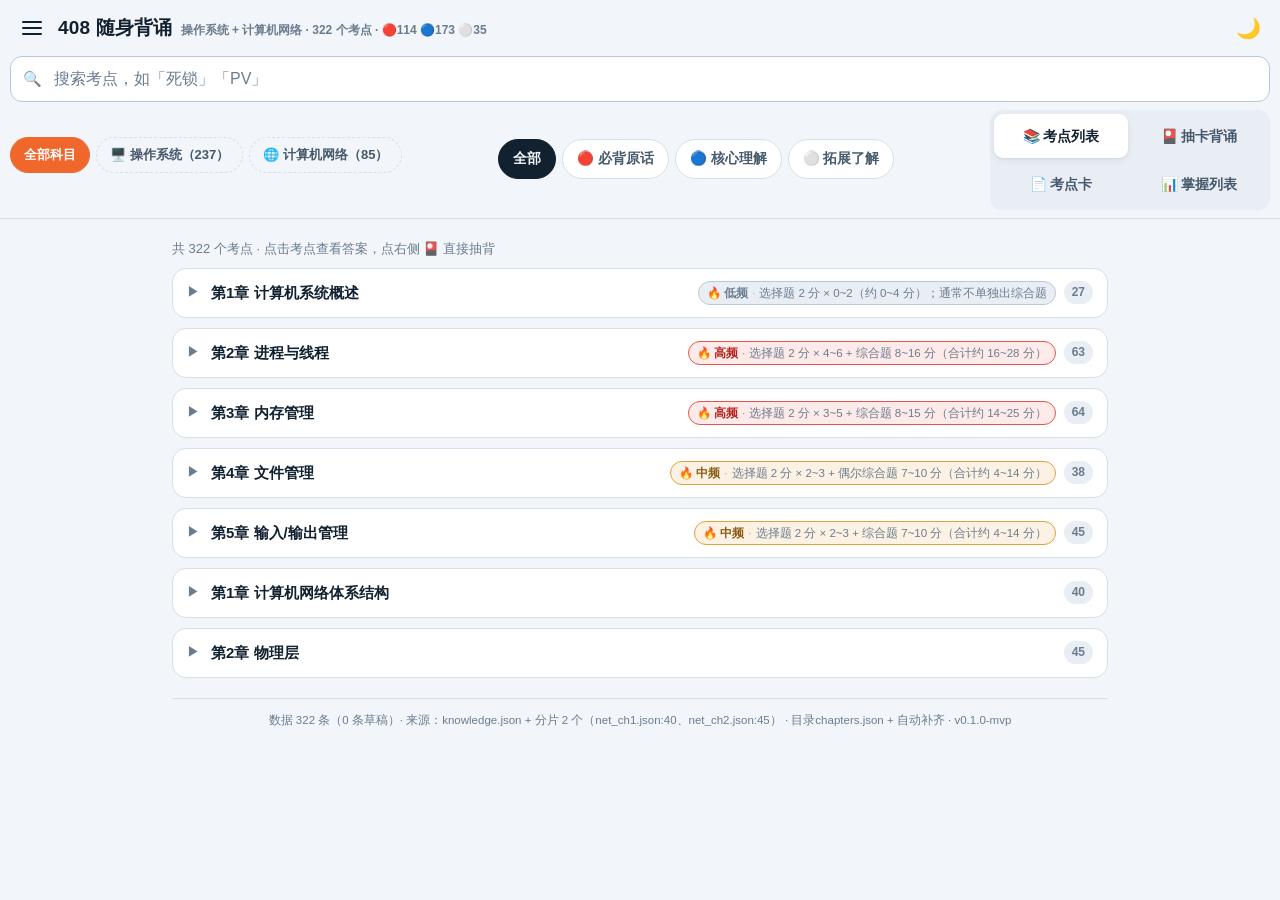
==== commit d6289618: "新增计算机网络科目：第1、2章知识点(85条) + 两章考点卡 + 全 App 分科筛选" ====
--- a/index.html
+++ b/index.html
@@ -15,7 +15,7 @@
   <link rel="manifest" href="manifest.json">
   <link rel="icon" type="image/svg+xml" href="icon.svg">
   <link rel="apple-touch-icon" href="icons/icon-192.png">
-  <link rel="stylesheet" href="style.css">
+  <link rel="stylesheet" href="style.css?v=20261026a">
 </head>
 <body>
   <!-- 无障碍：跳转到主内容 -->
@@ -49,6 +49,9 @@
 
     <!-- 分级标签筛选 + 视图切换 -->
     <div class="toolbar">
+      <div class="chips chips--subject" id="subject-chips" role="group" aria-label="按科目筛选">
+        <button class="chip chip--subject is-active" type="button" data-subject="all">全部科目</button>
+      </div>
       <div class="chips" id="level-chips" role="group" aria-label="按分级标签筛选">
         <button class="chip chip--all is-active" type="button" data-level="all">全部</button>
         <button class="chip chip--l1" type="button" data-level="l1">🔴 必背原话</button>
@@ -268,6 +271,6 @@
     <p style="padding:16px">本页面需要启用 JavaScript 才能渲染考点数据。</p>
   </noscript>
 
-  <script src="app.js" defer></script>
+  <script src="app.js?v=20261026a" defer></script>
 </body>
 </html>
--- a/style.css
+++ b/style.css
@@ -319,6 +319,26 @@
 .chip--l1.is-active { background: var(--l1-bg); color: var(--l1-fg); border-color: var(--l1-line); }
 .chip--l2.is-active { background: var(--l2-bg); color: var(--l2-fg); border-color: var(--l2-line); }
 .chip--l3.is-active { background: var(--l3-bg); color: var(--l3-fg); border-color: var(--l3-line); }
+
+/* 科目 chips：比分级 chips 更「重」，因为它是整页范围的切换 */
+.chips--subject {
+  margin-bottom: 6px;
+  padding-bottom: 4px;
+}
+.chips--subject .chip {
+  font-size: 13px;
+  font-weight: 700;
+  min-height: 36px;
+  padding: 6px 13px;
+  background: var(--bg);
+  border-style: dashed;
+}
+.chips--subject .chip.is-active {
+  background: var(--accent, #2f6fed);
+  color: #fff;
+  border-color: var(--accent, #2f6fed);
+  border-style: solid;
+}
 
 .viewtabs {
   display: grid;
@@ -698,6 +718,33 @@
   touch-action: manipulation;
   transition: height .2s ease;
 }
+/* 翻到背面：答案长短不一，高度随内容自适应。
+   手机上看全答案 > 保留翻转动画，所以背面不再走 3D 固定高度，改成淡入展开。 */
+.flipcard.is-flipped {
+  height: auto;
+}
+.flipcard.is-flipped .flipcard__inner {
+  height: auto;
+  transform: none;
+  transition: none;
+}
+.flipcard.is-flipped .flipcard__face--front {
+  display: none;
+}
+.flipcard.is-flipped .flipcard__face--back {
+  position: relative;
+  inset: auto;
+  transform: none;
+  animation: face-in .16s ease;
+}
+@keyframes face-in {
+  from { opacity: 0; transform: translateY(4px); }
+  to { opacity: 1; transform: none; }
+}
+/* 背面展开后不再需要内部滚动条，内容整页往下排 */
+.flipcard.is-flipped .flipcard__body--scroll {
+  overflow: visible;
+}
 .flipcard__inner {
   position: relative;
   width: 100%;
@@ -705,8 +752,7 @@
   transform-style: preserve-3d;
   transition: transform .55s cubic-bezier(.2, .7, .2, 1);
 }
-/* 翻转：由 JS 切换 is-flipped */
-.flipcard.is-flipped .flipcard__inner { transform: rotateY(180deg); }
+/* 翻面不再用 3D 旋转：背面高度随答案自适应，走 is-flipped 的淡入展开（见上方规则） */
 
 .flipcard__face {
   position: absolute;
@@ -802,15 +848,131 @@
   font-size: 15px;
   line-height: 1.75;
   color: var(--text);
-  white-space: pre-wrap;
   overflow-wrap: anywhere;
 }
-/* 答案里的 **重点** 由 app.js 的 richText() 转成 <strong> */
+/* 答案排版：由 app.js 的 richAnswer() 生成结构化块（2026-10-25 重做） */
 .flipcard__answer strong {
   font-weight: 800;
   color: var(--text);
   background: linear-gradient(transparent 62%, var(--hl-bg) 62%, var(--hl-bg) 92%, transparent 92%);
 }
+
+/* 段落 */
+.flipcard__answer .ans-p {
+  margin: 0 0 10px;
+}
+.flipcard__answer .ans-p:last-child {
+  margin-bottom: 0;
+}
+
+/* 【小标题】正文 —— 左侧竖线 + 标签胶囊 */
+.flipcard__answer .ans-sec {
+  margin: 0 0 12px;
+  padding: 8px 0 8px 11px;
+  border-left: 3px solid var(--accent, #4a7cff);
+  background: linear-gradient(90deg, rgba(74, 124, 255, 0.06), transparent 70%);
+  border-radius: 0 8px 8px 0;
+}
+.flipcard__answer .ans-sec:last-child {
+  margin-bottom: 0;
+}
+.flipcard__answer .ans-tag {
+  display: inline-block;
+  font-size: 12px;
+  font-weight: 700;
+  letter-spacing: 0.04em;
+  color: #fff;
+  background: var(--accent, #4a7cff);
+  padding: 2px 9px;
+  border-radius: 999px;
+  margin-bottom: 6px;
+}
+.flipcard__answer .ans-sec__body {
+  margin: 0;
+}
+
+/* 易错点 / 背诵要点 提示块 */
+.flipcard__answer .ans-warn {
+  display: flex;
+  gap: 8px;
+  align-items: flex-start;
+  margin: 0 0 12px;
+  padding: 9px 11px;
+  border-radius: 10px;
+  background: rgba(255, 176, 32, 0.12);
+  border: 1px solid rgba(255, 176, 32, 0.35);
+}
+.flipcard__answer .ans-warn__k {
+  flex: 0 0 auto;
+  font-size: 12px;
+  font-weight: 800;
+  color: #b26a00;
+  padding-top: 1px;
+  white-space: nowrap;
+}
+.flipcard__answer .ans-warn__v {
+  flex: 1 1 auto;
+  min-width: 0;
+}
+
+/* 列表：圈号 / 数字 / 项目符号 */
+.flipcard__answer .ans-ul,
+.flipcard__answer .ans-ol {
+  margin: 0 0 12px;
+  padding-left: 0;
+  list-style: none;
+}
+.flipcard__answer .ans-ul:last-child,
+.flipcard__answer .ans-ol:last-child {
+  margin-bottom: 0;
+}
+.flipcard__answer .ans-ul > li,
+.flipcard__answer .ans-ol > li {
+  position: relative;
+  padding: 5px 0 5px 26px;
+  border-top: 1px solid rgba(127, 127, 127, 0.14);
+}
+.flipcard__answer .ans-ul > li:first-child,
+.flipcard__answer .ans-ol > li:first-child {
+  border-top: 0;
+}
+/* 圈号行自带 ①，隐藏掉自己的小圆点避免重复 */
+.flipcard__answer .ans-ul > li::before {
+  content: "";
+  position: absolute;
+  left: 6px;
+  top: 13px;
+  width: 6px;
+  height: 6px;
+  border-radius: 50%;
+  background: var(--accent, #4a7cff);
+  opacity: 0.65;
+}
+/* 圈号列表本身以圈号打头时不需要小圆点 */
+.flipcard__answer .ans-ul.is-circled > li::before {
+  display: none;
+}
+.flipcard__answer .ans-ol {
+  counter-reset: ansol;
+}
+.flipcard__answer .ans-ol > li {
+  counter-increment: ansol;
+}
+.flipcard__answer .ans-ol > li::before {
+  content: counter(ansol);
+  position: absolute;
+  left: 0;
+  top: 7px;
+  min-width: 18px;
+  height: 18px;
+  line-height: 18px;
+  text-align: center;
+  font-size: 11px;
+  font-weight: 800;
+  color: #fff;
+  background: var(--accent, #4a7cff);
+  border-radius: 6px;
+}
 .flipcard__source {
   margin-top: 10px;
   font-size: 11.5px;
@@ -827,13 +989,15 @@
 
 /* 卡面切换时的轻微抬起反馈 */
 .flipcard:active .flipcard__inner { transform: scale(.995); }
-.flipcard.is-flipped:active .flipcard__inner { transform: rotateY(180deg) scale(.995); }
+.flipcard.is-flipped:active .flipcard__inner { transform: none; }
 
 @media (prefers-reduced-motion: reduce) {
   .flipcard__inner { transition: none; }
 }
 
-/* 低端设备降级：不用 3D 旋转，改为淡入淡出（由 app.js 视设备性能加 .no-flip） */
+/* 低端设备降级：不用 3D 旋转，改为淡入淡出（由 app.js 视设备性能加 .no-flip）
+   ⚠ 这里必须自己管住正/背面的显隐：一旦 backface-visibility 放开、背面 transform 归零，
+   背面就会平铺盖在正面上（曾导致「只看到答案面、点翻转没反应」）。 */
 html.no-flip .flipcard { perspective: none; }
 html.no-flip .flipcard__inner { transform: none !important; transform-style: flat; }
 html.no-flip .flipcard__face {
@@ -841,9 +1005,23 @@
   -webkit-backface-visibility: visible;
   transition: opacity .2s ease;
 }
-html.no-flip .flipcard__face--back { transform: none; opacity: 0; }
-html.no-flip .flipcard.is-flipped .flipcard__face--front { opacity: 0; }
-html.no-flip .flipcard.is-flipped .flipcard__face--back { opacity: 1; }
+/* 未翻转：背面彻底不可见、不可点 */
+html.no-flip .flipcard__face--back {
+  transform: none;
+  opacity: 0;
+  visibility: hidden;
+  pointer-events: none;
+}
+/* 已翻转：正面让位，背面显形 */
+html.no-flip .flipcard.is-flipped .flipcard__face--front {
+  opacity: 0;
+  visibility: hidden;
+}
+html.no-flip .flipcard.is-flipped .flipcard__face--back {
+  opacity: 1;
+  visibility: visible;
+  pointer-events: auto;
+}
 html.no-flip .flipcard:active .flipcard__inner,
 html.no-flip .flipcard.is-flipped:active .flipcard__inner { transform: none !important; }
 
@@ -1664,4 +1842,4 @@
   min-height: 36px;
   padding: 0 14px;
   font-size: 13px;
-}
+}
